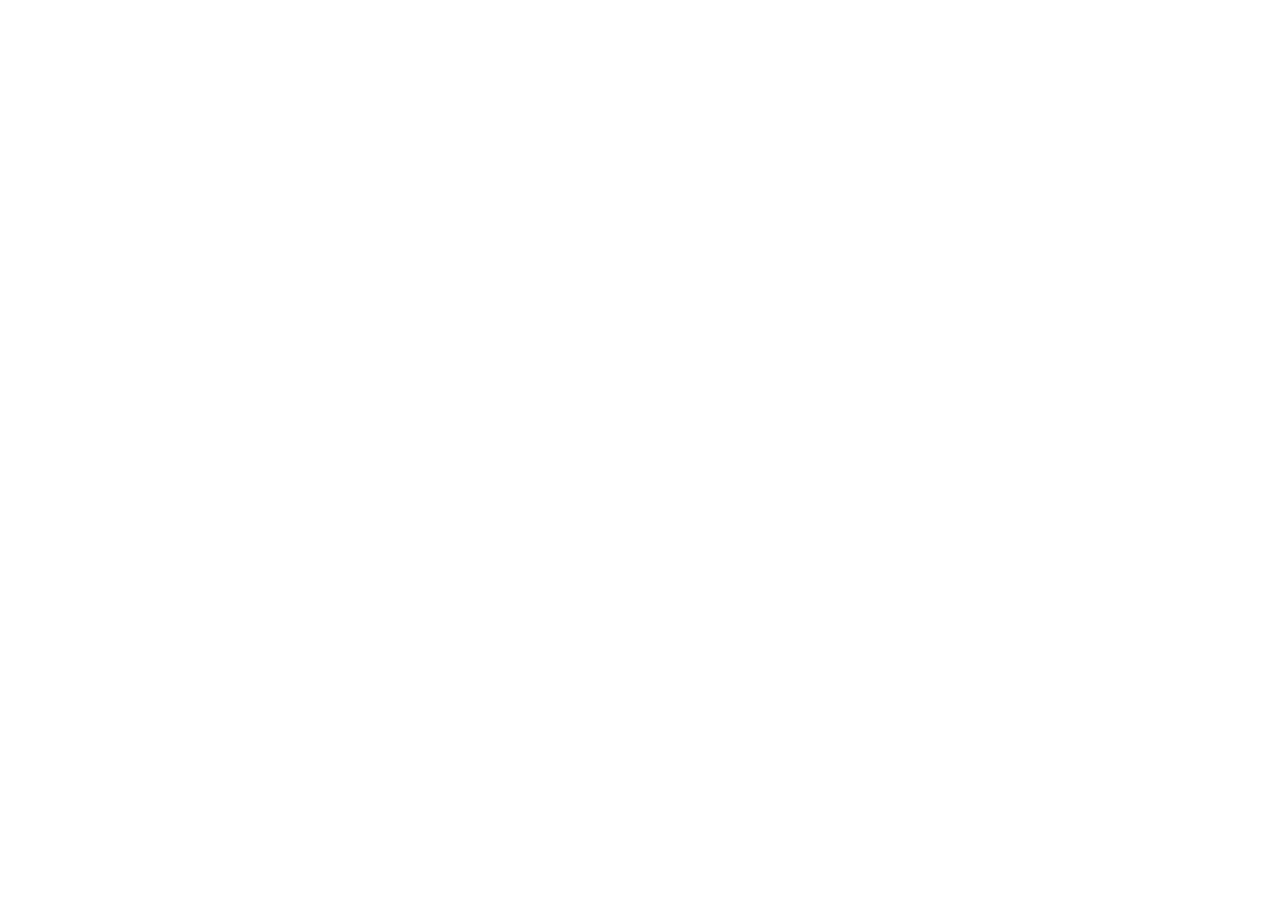
==== index.html @ 09798b92 "Initialization" ====
<!DOCTYPE html>
<html lang="en">
<head>
    <meta charset="UTF-8">
    <meta name="viewport" content="width=device-width, initial-scale=1.0">
    <title>Hackathon, Mathematics</title>
    <link rel="stylesheet" href="style.css">
    <script defer src="script.js"></script>
</head>
<body>
    <header>
        <!--
        logo
        subjects
        exercises
        tests/exams

        search bar

        login/signup        
        -->

    </header>

    <main>

    </main>

    <footer>

    </footer>
</body>
</html>
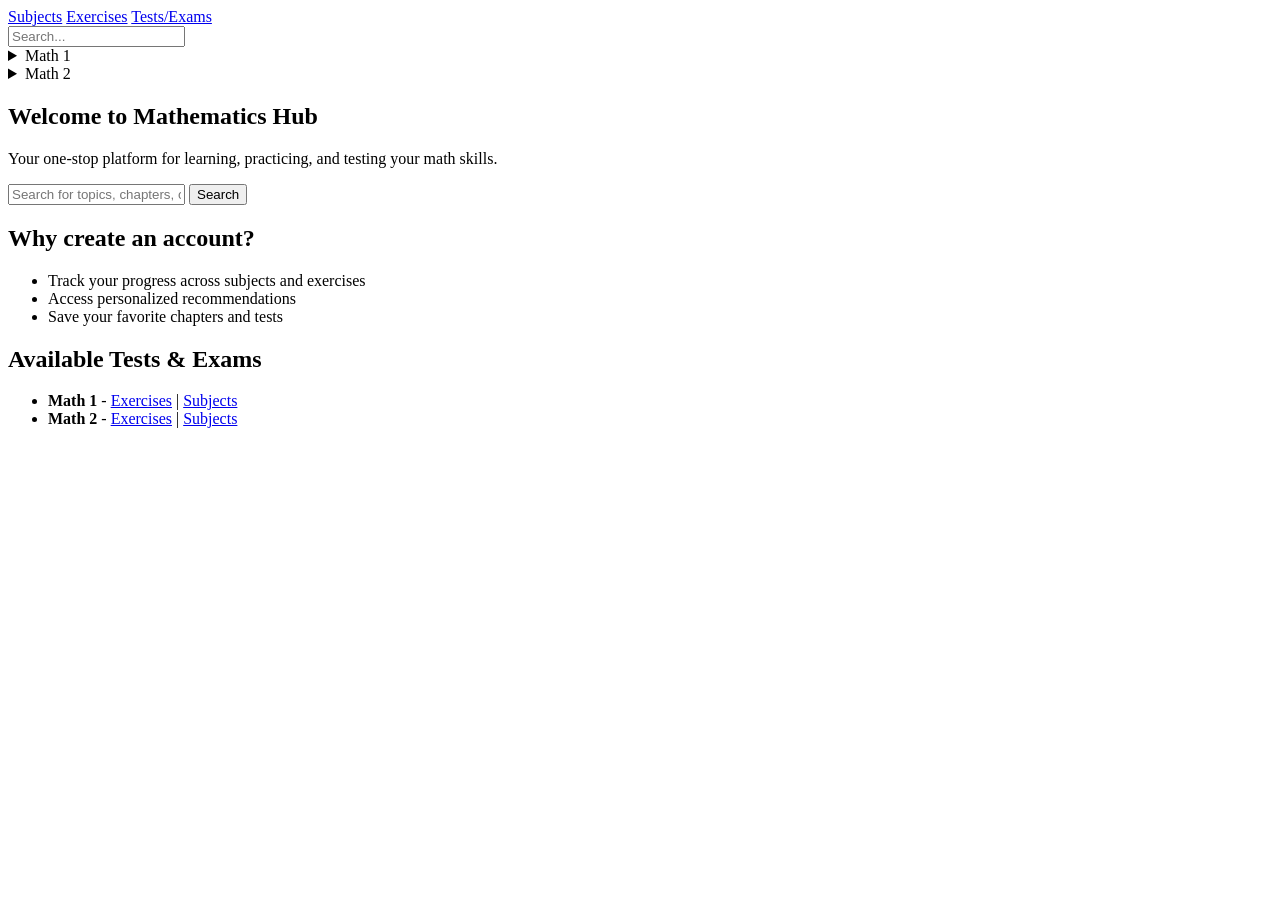
==== commit cb378f66: "base index" ====
--- a/index.html
+++ b/index.html
@@ -9,21 +9,85 @@
 </head>
 <body>
     <header>
-        <!--
-        logo
-        subjects
-        exercises
-        tests/exams
+        <div class="icon">
+            <!-- logo -->
+        </div>
 
-        search bar
+        <div class="header-content">
+              <nav>
+                 <a href="/subjects/subjects.html">Subjects</a>
+                 <a href="/exercises/exercises.html">Exercises</a>
+                 <a href="/tests/tests.html">Tests/Exams</a>
+              </nav>
+        </div>
 
-        login/signup        
-        -->
+        <div class="search-bar">
+            <input type="text" placeholder="Search...">
+        </div>
 
+        <div class="user-profile">
+            <!-- login / profile icon -->
+        </div>
+
+        <!-- AI taught me <details>, <summary> -->
+        <div class="math-chapters">
+            <nav>
+                <details>
+                    <summary>Math 1</summary>
+                    <ul>
+                        <li><a href="#">Chapter 1: Numbers</a></li>
+                        <li><a href="#">Chapter 2: Algebra</a></li>
+                        <li><a href="#">Chapter 3: Geometry</a></li>
+                    </ul>
+                </details>
+
+                <details>
+                    <summary>Math 2</summary>
+                    <ul>
+                        <li><a href="#">Chapter 1: Functions</a></li>
+                        <li><a href="#">Chapter 2: Trigonometry</a></li>
+                        <li><a href="#">Chapter 3: Probability</a></li>
+                    </ul>
+                </details>
+            </nav>
+        </div>
     </header>
 
     <main>
+        <section class="main-intro">
+            <h1>Welcome to Mathematics Hub</h1>
+            <p>Your one-stop platform for learning, practicing, and testing your math skills.</p>
 
+            <div class="main-search">
+                <input type="text" placeholder="Search for topics, chapters, or exercises...">
+                <button>Search</button>
+            </div>
+        </section>
+
+        <section class="login-benefits">
+            <h2>Why create an account?</h2>
+            <ul>
+                <li>Track your progress across subjects and exercises</li>
+                <li>Access personalized recommendations</li>
+                <li>Save your favorite chapters and tests</li>
+            </ul>
+        </section>
+
+        <section class="tests-list">
+            <h2>Available Tests & Exams</h2>
+            <ul>
+                <li>
+                    <strong>Math 1</strong> -
+                    <a href="/exercises/exercises.html">Exercises</a> |
+                    <a href="/subjects/subjects.html">Subjects</a>
+                </li>
+                <li>
+                    <strong>Math 2</strong> -
+                    <a href="/exercises/exercises.html">Exercises</a> |
+                    <a href="/subjects/subjects.html">Subjects</a>
+                </li>
+            </ul>
+        </section>
     </main>
 
     <footer>
--- a/style.css
+++ b/style.css
@@ -0,0 +1 @@
+@import 'data/data-themes.css';
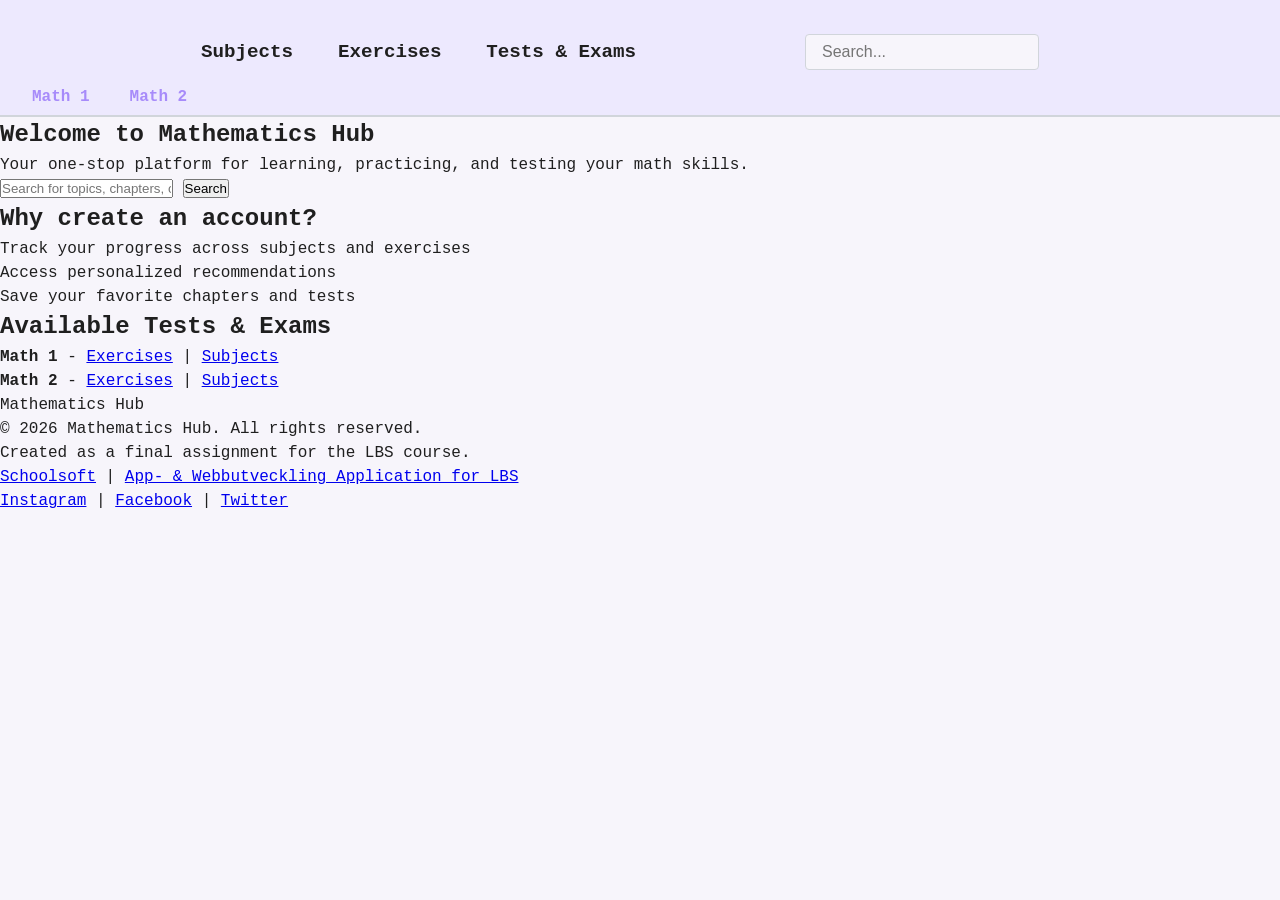
==== commit cd22f34b: "header" ====
--- a/index.html
+++ b/index.html
@@ -9,27 +9,24 @@
 </head>
 <body>
     <header>
-        <div class="icon">
-            <!-- logo -->
+        <div class="header-top-row">
+            <div class="icon">
+                <!-- logo -->
+            </div>
+            <div class="header-content">
+                <nav>
+                    <a href="/subjects/subjects.html">Subjects</a>
+                    <a href="/exercises/exercises.html">Exercises</a>
+                    <a href="/tests/tests.html">Tests & Exams</a>
+                </nav>
+            </div>
+            <div class="search-bar">
+                <input type="text" placeholder="Search...">
+            </div>
+            <div class="user-profile">
+                <!-- login / profile icon -->
+            </div>
         </div>
-
-        <div class="header-content">
-              <nav>
-                 <a href="/subjects/subjects.html">Subjects</a>
-                 <a href="/exercises/exercises.html">Exercises</a>
-                 <a href="/tests/tests.html">Tests/Exams</a>
-              </nav>
-        </div>
-
-        <div class="search-bar">
-            <input type="text" placeholder="Search...">
-        </div>
-
-        <div class="user-profile">
-            <!-- login / profile icon -->
-        </div>
-
-        <!-- AI taught me <details>, <summary> -->
         <div class="math-chapters">
             <nav>
                 <details>
@@ -40,7 +37,6 @@
                         <li><a href="#">Chapter 3: Geometry</a></li>
                     </ul>
                 </details>
-
                 <details>
                     <summary>Math 2</summary>
                     <ul>
@@ -91,7 +87,26 @@
     </main>
 
     <footer>
+        <div class="footer-logo">
+            <!-- logo  -->
+            <span>Mathematics Hub</span>
+        </div>
 
+        <div class="footer-info">
+            <p>&copy; 2026 Mathematics Hub. All rights reserved.</p>
+            <p>Created as a final assignment for the LBS course.</p>
+        </div>
+
+        <div class="footer-links">
+            <a href="#">Schoolsoft</a> |
+            <a href="#">App- & Webbutveckling Application for LBS</a>
+        </div>
+
+        <div class="footer-social">
+            <a href="#" title="Instagram">Instagram</a> |
+            <a href="#" title="Facebook">Facebook</a> |
+            <a href="#" title="Twitter">Twitter</a>
+        </div>
     </footer>
 </body>
 </html>
--- a/style.css
+++ b/style.css
@@ -1 +1,170 @@
-@import 'data/data-themes.css';+@import 'data/data-themes.css';
+
+* { 
+    box-sizing: border-box;
+    margin: 0;
+    padding: 0;
+}
+
+body {
+    font-family: 'Courier New', Courier, monospace;
+    width: 100vw;
+    height: 100vh;
+    color: var(--text);
+    background-color: var(--bg);
+    line-height: 1.5;
+}
+
+
+header {
+    background-color: var(--header-bg);
+    border-bottom: clamp(1px, 0.2vw, 2px) solid var(--border-c);
+    padding: clamp(1rem, 3vw, 2rem) 0 0 0;
+}
+
+.header-top-row {
+    display: flex;
+    align-items: center;
+    justify-content: space-between;
+    gap: clamp(1rem, 2vw, 2rem);
+    width: 100%;
+    padding: 0 clamp(1rem, 3vw, 2rem);
+    box-sizing: border-box;
+}
+
+.icon {
+    font-size: clamp(1.5rem, 4vw, 2.5rem);
+    color: var(--accent);
+    font-weight: bold;
+    user-select: none;
+}
+
+
+.header-content nav {
+    display: flex;
+    gap: clamp(1rem, 2vw, 2rem);
+}
+.header-content nav a:not(:last-child) {
+    margin-right: 1.2rem;
+}
+
+.header-content nav a {
+    text-decoration: none;
+    color: var(--text);
+    font-weight: 600;
+    font-size: clamp(1rem, 2vw, 1.2rem);
+    transition: color 0.2s;
+}
+.header-content nav a:hover {
+    color: var(--accent);
+}
+
+.search-bar {
+    display: flex;
+    align-items: center;
+    gap: 0.5rem;
+}
+.search-bar input {
+    padding: 0.5em 1em;
+    border: 1px solid var(--border-c);
+    border-radius: 4px;
+    font-size: 1rem;
+    background: var(--bg);
+    color: var(--text);
+}
+
+.user-profile {
+    min-width: 40px;
+    min-height: 40px;
+    display: flex;
+    align-items: center;
+    justify-content: center;
+}
+
+
+.math-chapters {
+    width: 100%;
+    margin-top: 0.5rem;
+    padding: 0 clamp(1rem, 3vw, 2rem);
+    box-sizing: border-box;
+}
+
+.math-chapters nav {
+    display: flex;
+    gap: 2.5rem;
+    width: auto;
+    justify-content: flex-start;
+}
+
+.math-chapters details {
+    flex: 0 0 auto;
+    width: auto;
+    min-width: 0;
+}
+
+.math-chapters summary {
+    width: auto;
+    display: inline-block;
+    text-align: left;
+    font-weight: bold;
+    color: var(--accent);
+    margin-bottom: 0.5em;
+    background: none;
+    border: none;
+    outline: none;
+    cursor: pointer;
+    padding: 0;
+}
+.math-chapters summary {
+    width: 100%;
+    display: block;
+    text-align: left;
+    font-weight: bold;
+    color: var(--accent);
+    margin-bottom: 0.5em;
+    background: none;
+    border: none;
+    outline: none;
+    cursor: pointer;
+}
+
+
+.math-chapters details {
+    font-size: 1rem;
+    display: flex;
+    align-items: center;
+    min-height: 2.2em;
+}
+
+.math-chapters summary {
+    cursor: pointer;
+    font-weight: bold;
+    color: var(--accent);
+    margin-bottom: 0;
+    display: inline-block;
+    vertical-align: middle;
+    line-height: 2.2em;
+    min-height: 2.2em;
+}
+
+.math-chapters ul {
+    list-style: none;
+    padding-left: 0.5em;
+    display: flex;
+    flex-direction: row;
+    gap: 1.5em;
+    align-items: center;
+    margin: 0;
+    height: 2.2em;
+}
+
+.math-chapters li a {
+    color: var(--text);
+    text-decoration: none;
+    font-size: 0.98em;
+    transition: color 0.2s;
+}
+
+.math-chapters li a:hover {
+    color: var(--accent);
+}
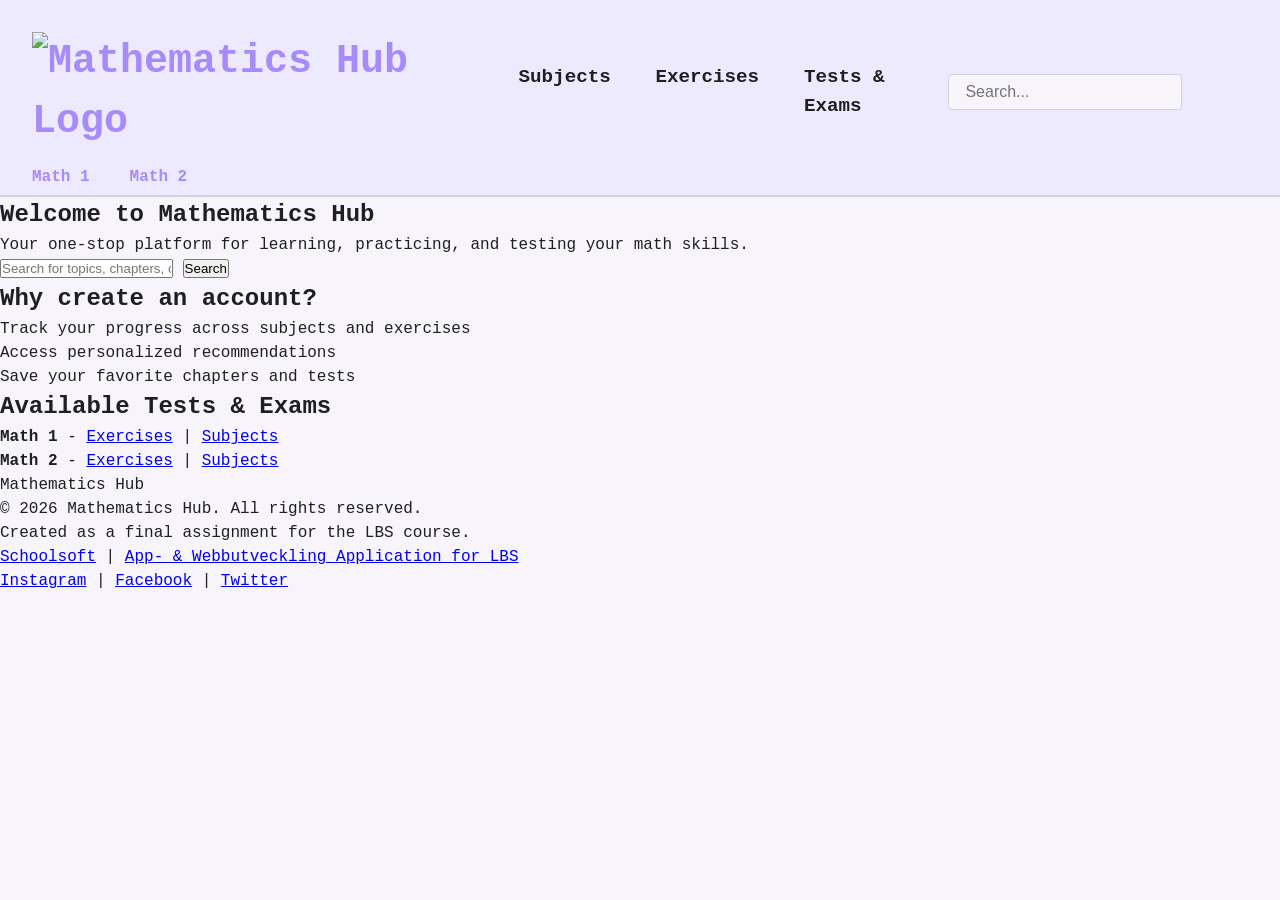
==== commit e857853b: "img" ====
--- a/index.html
+++ b/index.html
@@ -11,7 +11,7 @@
     <header>
         <div class="header-top-row">
             <div class="icon">
-                <!-- logo -->
+                <img src="data/images/MathLogo.png" alt="Mathematics Hub Logo" id="logo">
             </div>
             <div class="header-content">
                 <nav>
--- a/style.css
+++ b/style.css
@@ -20,6 +20,11 @@
     background-color: var(--header-bg);
     border-bottom: clamp(1px, 0.2vw, 2px) solid var(--border-c);
     padding: clamp(1rem, 3vw, 2rem) 0 0 0;
+}
+
+#logo {
+    width: clamp(170px, 12vw, 250px);
+    height: auto;
 }
 
 .header-top-row {
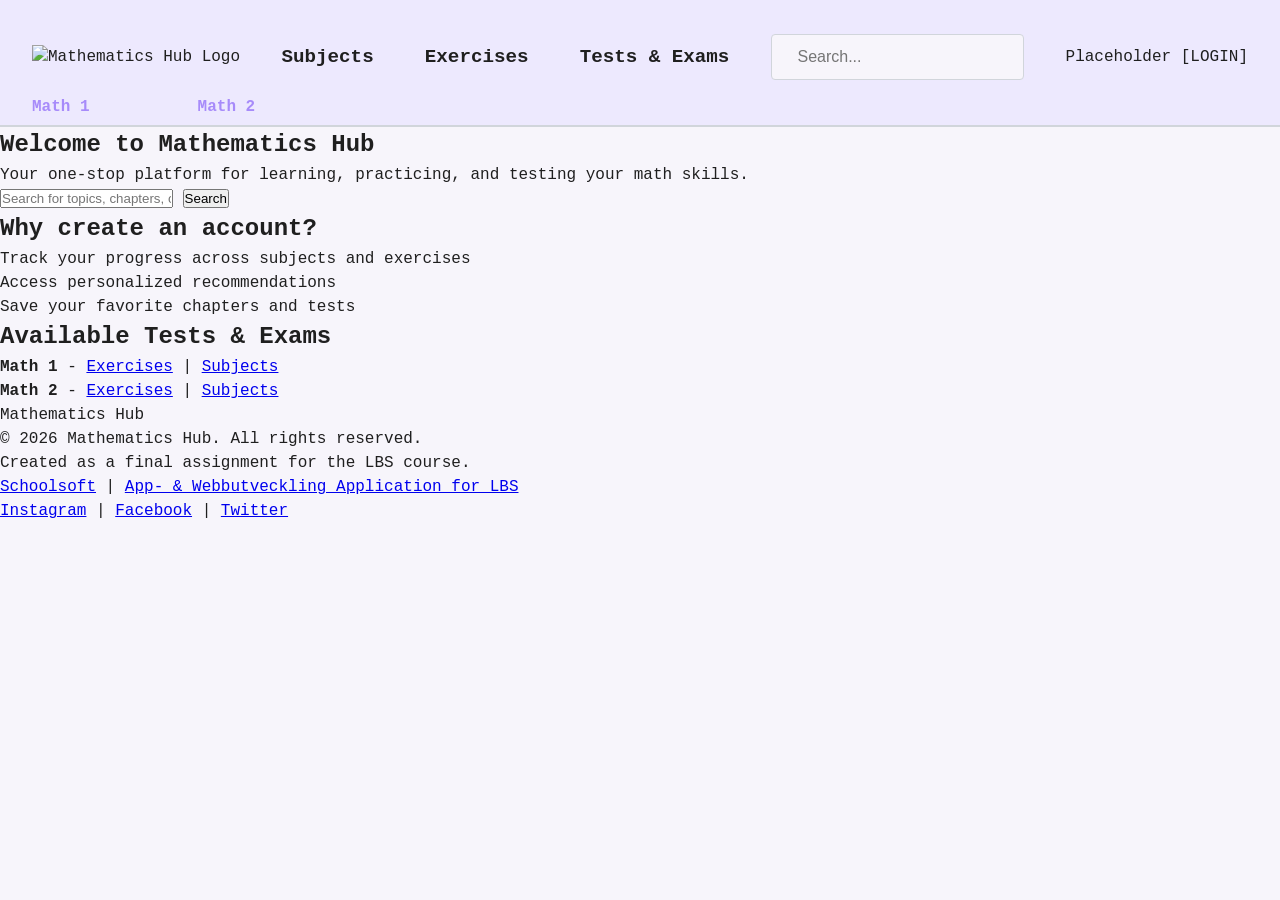
==== commit 4a4a7e72: "format" ====
--- a/index.html
+++ b/index.html
@@ -24,6 +24,7 @@
                 <input type="text" placeholder="Search...">
             </div>
             <div class="user-profile">
+                <p>Placeholder [LOGIN]</p>
                 <!-- login / profile icon -->
             </div>
         </div>
--- a/style.css
+++ b/style.css
@@ -37,20 +37,13 @@
     box-sizing: border-box;
 }
 
-.icon {
-    font-size: clamp(1.5rem, 4vw, 2.5rem);
-    color: var(--accent);
-    font-weight: bold;
-    user-select: none;
-}
-
-
 .header-content nav {
     display: flex;
     gap: clamp(1rem, 2vw, 2rem);
 }
+
 .header-content nav a:not(:last-child) {
-    margin-right: 1.2rem;
+    margin-right: clamp(1rem, 2vw, 2rem);
 }
 
 .header-content nav a {
@@ -60,6 +53,7 @@
     font-size: clamp(1rem, 2vw, 1.2rem);
     transition: color 0.2s;
 }
+
 .header-content nav a:hover {
     color: var(--accent);
 }
@@ -69,8 +63,9 @@
     align-items: center;
     gap: 0.5rem;
 }
+
 .search-bar input {
-    padding: 0.5em 1em;
+    padding: clamp(0.5rem, 1vw, 1rem) clamp(1rem, 2vw, 2rem);
     border: 1px solid var(--border-c);
     border-radius: 4px;
     font-size: 1rem;
@@ -79,13 +74,12 @@
 }
 
 .user-profile {
-    min-width: 40px;
-    min-height: 40px;
+    min-width: clamp(40px, 4vw, 50px);
+    min-height: clamp(40px, 4vw, 50px);
     display: flex;
     align-items: center;
     justify-content: center;
 }
-
 
 .math-chapters {
     width: 100%;
@@ -96,49 +90,17 @@
 
 .math-chapters nav {
     display: flex;
-    gap: 2.5rem;
+    gap: clamp(1rem, 2vw, 2.5rem);
     width: auto;
     justify-content: flex-start;
 }
 
 .math-chapters details {
-    flex: 0 0 auto;
-    width: auto;
-    min-width: 0;
-}
-
-.math-chapters summary {
-    width: auto;
-    display: inline-block;
-    text-align: left;
-    font-weight: bold;
-    color: var(--accent);
-    margin-bottom: 0.5em;
-    background: none;
-    border: none;
-    outline: none;
-    cursor: pointer;
-    padding: 0;
-}
-.math-chapters summary {
-    width: 100%;
-    display: block;
-    text-align: left;
-    font-weight: bold;
-    color: var(--accent);
-    margin-bottom: 0.5em;
-    background: none;
-    border: none;
-    outline: none;
-    cursor: pointer;
-}
-
-
-.math-chapters details {
     font-size: 1rem;
     display: flex;
     align-items: center;
-    min-height: 2.2em;
+    width: auto;
+    margin-right: 2.5rem;
 }
 
 .math-chapters summary {
@@ -148,8 +110,16 @@
     margin-bottom: 0;
     display: inline-block;
     vertical-align: middle;
+    text-align: center;
     line-height: 2.2em;
     min-height: 2.2em;
+    min-width: 100px;
+    width: 100px;
+    background: none;
+    border: none;
+    outline: none;
+    padding: 0;
+    text-align: left;
 }
 
 .math-chapters ul {
@@ -163,11 +133,21 @@
     height: 2.2em;
 }
 
+.math-chapters li {
+    max-width: 200px;
+    white-space: nowrap;
+    overflow: hidden;
+    text-overflow: ellipsis;
+}
+
 .math-chapters li a {
     color: var(--text);
     text-decoration: none;
     font-size: 0.98em;
     transition: color 0.2s;
+    display: inline-block;
+    vertical-align: middle;
+    white-space: nowrap;
 }
 
 .math-chapters li a:hover {
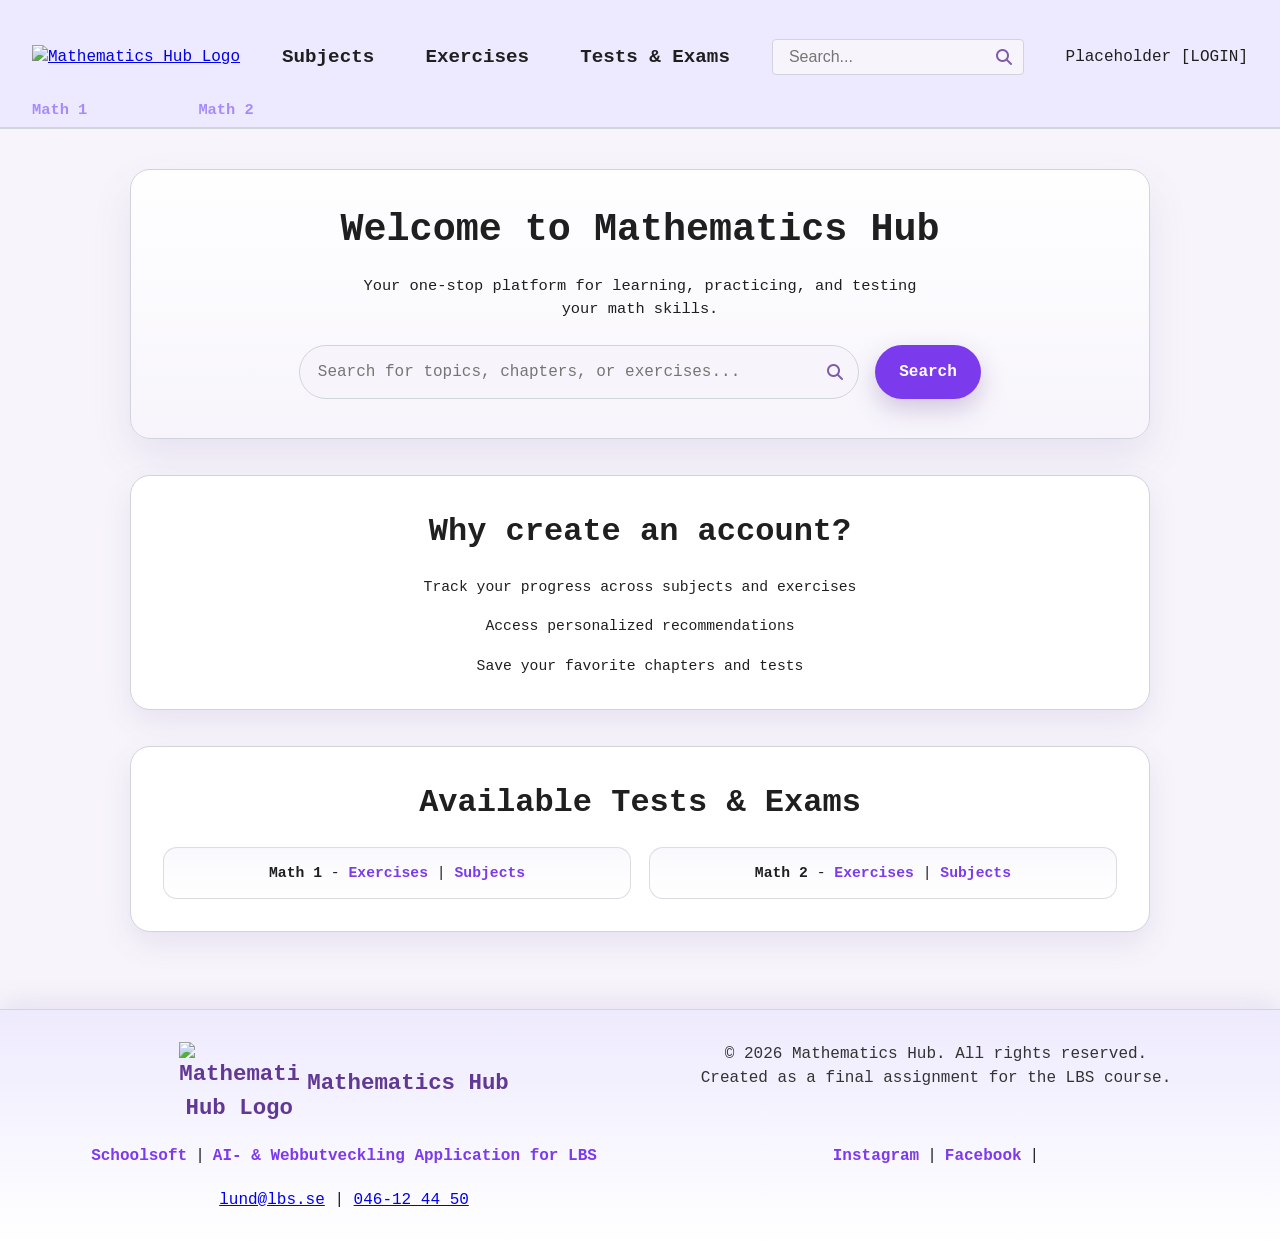
==== commit 5b3b8b32: "session over" ====
--- a/index.html
+++ b/index.html
@@ -4,6 +4,13 @@
     <meta charset="UTF-8">
     <meta name="viewport" content="width=device-width, initial-scale=1.0">
     <title>Hackathon, Mathematics</title>
+
+    <link rel="stylesheet" href="data/base.css">
+    <link rel="stylesheet" href="data/header.css">
+    <link rel="stylesheet" href="data/footer.css">
+    <link rel="stylesheet" href="https://cdnjs.cloudflare.com/ajax/libs/font-awesome/6.5.2/css/all.min.css" crossorigin="anonymous" referrerpolicy="no-referrer">
+    <script defer src="data/header.js"></script>
+
     <link rel="stylesheet" href="style.css">
     <script defer src="script.js"></script>
 </head>
@@ -11,7 +18,9 @@
     <header>
         <div class="header-top-row">
             <div class="icon">
-                <img src="data/images/MathLogo.png" alt="Mathematics Hub Logo" id="logo">
+                <a href="index.html">
+                    <img src="data/images/MathLogo.png" alt="Mathematics Hub Logo" id="logo">
+                </a>
             </div>
             <div class="header-content">
                 <nav>
@@ -21,7 +30,10 @@
                 </nav>
             </div>
             <div class="search-bar">
-                <input type="text" placeholder="Search...">
+                <div class="search-input-wrap">
+                    <i class="fa-solid fa-magnifying-glass" aria-hidden="true"></i>
+                    <input type="text" placeholder="Search..." aria-label="Search">
+                </div>
             </div>
             <div class="user-profile">
                 <p>Placeholder [LOGIN]</p>
@@ -31,7 +43,7 @@
         <div class="math-chapters">
             <nav>
                 <details>
-                    <summary>Math 1</summary>
+                    <summary onclick="toggleChapterSummary(this, event)">Math 1</summary>
                     <ul>
                         <li><a href="#">Chapter 1: Numbers</a></li>
                         <li><a href="#">Chapter 2: Algebra</a></li>
@@ -39,7 +51,7 @@
                     </ul>
                 </details>
                 <details>
-                    <summary>Math 2</summary>
+                    <summary onclick="toggleChapterSummary(this, event)">Math 2</summary>
                     <ul>
                         <li><a href="#">Chapter 1: Functions</a></li>
                         <li><a href="#">Chapter 2: Trigonometry</a></li>
@@ -56,7 +68,10 @@
             <p>Your one-stop platform for learning, practicing, and testing your math skills.</p>
 
             <div class="main-search">
-                <input type="text" placeholder="Search for topics, chapters, or exercises...">
+                <div class="search-input-wrap">
+                    <i class="fa-solid fa-magnifying-glass" aria-hidden="true"></i>
+                    <input type="text" placeholder="Search for topics, chapters, or exercises..." aria-label="Search for topics, chapters, or exercises">
+                </div>
                 <button>Search</button>
             </div>
         </section>
@@ -89,7 +104,7 @@
 
     <footer>
         <div class="footer-logo">
-            <!-- logo  -->
+            <img src="data/images/MathLogo.png" alt="Mathematics Hub Logo">
             <span>Mathematics Hub</span>
         </div>
 
@@ -99,14 +114,19 @@
         </div>
 
         <div class="footer-links">
-            <a href="#">Schoolsoft</a> |
-            <a href="#">App- & Webbutveckling Application for LBS</a>
+            <a href="https://sms.schoolsoft.se/lbs/jsp/Login.jsp" target="_blank">Schoolsoft</a> |
+            <a href="https://lbs.se/lund/program/teknikprogrammet/ai-webbutveckling/" target="_blank">AI- & Webbutveckling Application for LBS</a>
         </div>
 
         <div class="footer-social">
-            <a href="#" title="Instagram">Instagram</a> |
-            <a href="#" title="Facebook">Facebook</a> |
-            <a href="#" title="Twitter">Twitter</a>
+            <a href="https://www.instagram.com/lbs_lund/" title="Instagram" target="_blank">Instagram</a> |
+            <a href="https://www.facebook.com/LBSLund/" title="Facebook" target="_blank">Facebook</a> |
+        </div>
+
+        <div class="footer-contact">
+            <!-- mailto: w/ target="_blank" is bugged on certain browsers(at least since 2011) -->
+            <a href="mailto:lund@lbs.se" target="_blank">lund@lbs.se</a> |
+            <a href="tel:+4646124450">046-12 44 50</a>
         </div>
     </footer>
 </body>
--- a/data/base.css
+++ b/data/base.css
@@ -0,0 +1,16 @@
+@import '/data/data-themes.css';
+
+* { 
+    box-sizing: border-box;
+    margin: 0;
+    padding: 0;
+}
+
+body {
+    font-family: 'Courier New', Courier, monospace;
+    width: 100vw;
+    height: 100vh;
+    color: var(--text);
+    background-color: var(--bg);
+    line-height: 1.5;
+}
--- a/data/header.css
+++ b/data/header.css
@@ -0,0 +1,195 @@
+@import '/data/data-themes.css';
+
+header {
+    background-color: var(--header-bg);
+    border-bottom: clamp(1px, 0.2vw, 2px) solid var(--border-c);
+    padding: clamp(1rem, 3vw, 2rem) 0 0 0;
+}
+
+#logo {
+    width: clamp(170px, 12vw, 250px);
+    height: auto;
+}
+
+.header-top-row {
+    display: flex;
+    align-items: center;
+    justify-content: space-between;
+    gap: clamp(1rem, 2vw, 2rem);
+    width: 100%;
+    padding: 0 clamp(1rem, 3vw, 2rem);
+    box-sizing: border-box;
+}
+
+.header-content nav {
+    display: flex;
+    gap: clamp(1rem, 2vw, 2rem);
+}
+
+.header-content nav a:not(:last-child) {
+    margin-right: clamp(1rem, 2vw, 2rem);
+}
+
+.header-content nav a {
+    text-decoration: none;
+    color: var(--text);
+    font-weight: 600;
+    font-size: clamp(1rem, 2vw, 1.2rem);
+    transition: color 0.2s;
+}
+
+.header-content nav a:hover {
+    color: var(--accent);
+}
+
+.search-bar {
+    display: flex;
+    align-items: center;
+    gap: 0.5rem;
+}
+
+.search-bar .search-input-wrap {
+    position: relative;
+}
+
+.search-bar .search-input-wrap i {
+    position: absolute;
+    top: 50%;
+    right: 0.7rem;
+    transform: translateY(-50%);
+    color: var(--main);
+    opacity: 0.8;
+    pointer-events: none;
+}
+
+.search-bar input {
+    padding: 0.5em 2.1em 0.5em 1em;
+    border: 1px solid var(--border-c);
+    border-radius: 4px;
+    font-size: 1rem;
+    background: var(--bg);
+    color: var(--text);
+}
+
+.user-profile {
+    min-width: clamp(40px, 4vw, 50px);
+    min-height: clamp(40px, 4vw, 50px);
+    display: flex;
+    align-items: center;
+    justify-content: center;
+}
+
+.math-chapters {
+    width: 100%;
+    margin-top: clamp(0.5rem, 0.9vw, 0.9rem);
+    padding: 0 clamp(1rem, 3vw, 2rem);
+    box-sizing: border-box;
+}
+
+.math-chapters nav {
+    display: flex;
+    gap: clamp(1rem, 2vw, 2.5rem);
+    width: auto;
+    justify-content: flex-start;
+}
+
+.math-chapters details {
+    /*
+     * Keep each chapter control inline while still scaling with viewport width.
+     * clamp() prevents text from becoming too small on mobile or too large on wide screens.
+     */
+    font-size: clamp(0.95rem, 1.2vw, 1rem);
+    display: flex;
+    align-items: center;
+    width: auto;
+    margin-right: clamp(1rem, 3vw, 2.5rem);
+}
+
+.math-chapters details ul {
+    /*
+     * Hidden state for left-to-right reveal animation.
+     * max-width + overflow clips content so text appears to slide in from the left.
+     */
+    opacity: 0;
+    transform: translateX(-0.6rem);
+    max-width: 0;
+    white-space: nowrap;
+    overflow: hidden;
+    pointer-events: none;
+    transition: max-width 0.36s ease, opacity 0.3s ease, transform 0.36s ease;
+}
+
+.math-chapters details[open] ul {
+    /*
+     * Open state expands enough to fit long chapter labels without clipping.
+     */
+    opacity: 1;
+    transform: translateX(0);
+    max-width: 90rem;
+    pointer-events: auto;
+}
+
+.math-chapters details.is-closing > ul {
+    /*
+     * JS applies .is-closing briefly so close animation can finish
+     * before the native <details> element removes its open state.
+     */
+    display: flex;
+    opacity: 0;
+    transform: translateX(-0.6rem);
+    max-width: 0;
+    pointer-events: none;
+}
+
+.math-chapters summary {        
+    cursor: pointer;
+    font-weight: bold;
+    color: var(--accent);
+    margin-bottom: 0;
+    display: inline-block;
+    vertical-align: middle;
+    text-align: center;
+    line-height: 2.2em;
+    min-height: 2.2em;
+    min-width: clamp(85px, 8vw, 110px);
+    width: clamp(85px, 8vw, 110px);
+    background: none;
+    border: none;
+    outline: none;
+    padding: 0;
+    text-align: left;
+    user-select: none;
+}
+
+.math-chapters ul {
+    /*
+     * Horizontal chapter row; no wrapping so labels do not jump to a second line
+     * while max-width is animating.
+     */
+    list-style: none;
+    padding-left: clamp(0.35rem, 0.7vw, 0.7rem);
+    display: flex;
+    flex-direction: row;
+    gap: clamp(0.9rem, 2vw, 1.5rem);
+    align-items: center;
+    margin: 0;
+    user-select: none;
+}
+
+.math-chapters li {
+    white-space: nowrap;
+}
+
+.math-chapters li a {
+    color: var(--text);
+    text-decoration: none;
+    font-size: 0.98em;
+    transition: color 0.2s;
+    display: inline-block;
+    vertical-align: middle;
+    white-space: nowrap;
+}
+
+.math-chapters li a:hover {
+    color: var(--accent);
+}
--- a/data/footer.css
+++ b/data/footer.css
@@ -0,0 +1,56 @@
+@import './data-themes.css';
+
+footer {
+    width: 100%;
+    margin: clamp(1.5rem, 3vw, 2rem) 0 0;
+    background: linear-gradient(180deg, rgba(237, 233, 254, 0.9), rgba(255, 255, 255, 0.98));
+    border-top: 1px solid var(--border-c);
+    box-shadow: 0 -8px 24px var(--shadow-10);
+    padding: clamp(1.25rem, 3vw, 2rem) clamp(1rem, 5vw, 4rem);
+    display: grid;
+    grid-template-columns: 1fr 1fr;
+    grid-template-rows: auto auto;
+    gap: clamp(0.75rem, 1.5vw, 1.25rem) clamp(1rem, 3vw, 2rem);
+    justify-items: center;
+    text-align: center;
+}
+
+.footer-logo {
+    display: flex;
+    align-items: center;
+    gap: 0.5rem;
+    font-size: clamp(1.1rem, 2vw, 1.4rem);
+    font-weight: 700;
+    color: var(--main);
+}
+
+.footer-logo img {
+    width: clamp(120px, 8vw, 160px);
+    height: auto;
+}
+
+.footer-info {
+    color: var(--text);
+    opacity: 0.9;
+}
+
+.footer-links,
+.footer-social {
+    display: flex;
+    flex-wrap: wrap;
+    gap: clamp(0.35rem, 0.8vw, 0.5rem);
+    align-items: center;
+}
+
+.footer-links a,
+.footer-social a {
+    color: var(--accent-dark);
+    text-decoration: none;
+    font-weight: 600;
+}
+
+.footer-links a:hover,
+.footer-social a:hover {
+    color: var(--main);
+    text-decoration: underline;
+}
--- a/style.css
+++ b/style.css
@@ -1,155 +1,162 @@
-@import 'data/data-themes.css';
+@import '/data/data-themes.css';
 
-* { 
-    box-sizing: border-box;
-    margin: 0;
-    padding: 0;
+main {
+    width: min(1020px, calc(100% - 2.5rem));
+    margin: clamp(2rem, 4vw, 2.5rem) auto clamp(3.5rem, 6vw, 5rem);
+    display: grid;
+    gap: clamp(1.5rem, 3vw, 2.25rem);
 }
 
-body {
-    font-family: 'Courier New', Courier, monospace;
-    width: 100vw;
-    height: 100vh;
-    color: var(--text);
-    background-color: var(--bg);
-    line-height: 1.5;
+.main-intro {
+    background: linear-gradient(180deg, rgba(255, 255, 255, 0.92), rgba(247, 245, 251, 0.98));
+    border: 1px solid var(--border-c);
+    border-radius: clamp(14px, 2vw, 20px);
+    box-shadow: 0 18px 40px var(--shadow-10);
+    padding: clamp(1rem, 3vw, 2.5rem);
+    text-align: center;
+    display: grid;
+    gap: clamp(1rem, 2vw, 1.5rem);
 }
 
-
-header {
-    background-color: var(--header-bg);
-    border-bottom: clamp(1px, 0.2vw, 2px) solid var(--border-c);
-    padding: clamp(1rem, 3vw, 2rem) 0 0 0;
+.main-intro h1 {
+    font-size: clamp(1.5rem, 3vw, 3rem);
+    line-height: 1.1;
+    margin-bottom: 0;
 }
 
-#logo {
-    width: clamp(170px, 12vw, 250px);
-    height: auto;
+.main-intro p {
+    max-width: 62ch;
+    margin: 0 auto;
+    font-size: clamp(0.9rem, 1.2vw, 1rem);
 }
 
-.header-top-row {
+.main-search {
     display: flex;
-    align-items: center;
-    justify-content: space-between;
-    gap: clamp(1rem, 2vw, 2rem);
-    width: 100%;
-    padding: 0 clamp(1rem, 3vw, 2rem);
-    box-sizing: border-box;
+    flex-wrap: wrap;
+    justify-content: center;
+    gap: clamp(0.75rem, 1.4vw, 1rem);
 }
 
-.header-content nav {
-    display: flex;
-    gap: clamp(1rem, 2vw, 2rem);
+.search-input-wrap {
+    position: relative;
+    flex: 1 1 clamp(240px, 42vw, 320px);
+    max-width: clamp(420px, 68vw, 560px);
 }
 
-.header-content nav a:not(:last-child) {
-    margin-right: clamp(1rem, 2vw, 2rem);
+.search-input-wrap i {
+    position: absolute;
+    top: 50%;
+    right: clamp(0.9rem, 1.3vw, 1rem);
+    transform: translateY(-50%);
+    color: var(--main);
+    opacity: 0.8;
+    pointer-events: none;
 }
 
-.header-content nav a {
-    text-decoration: none;
+.main-search input {
+    flex: 1 1 clamp(240px, 42vw, 320px);
+    width: 100%;
+    max-width: none;
+    padding: clamp(0.75rem, 1.1vw, 0.9rem) clamp(2.3rem, 3vw, 2.5rem) clamp(0.75rem, 1.1vw, 0.9rem) clamp(0.95rem, 1.4vw, 1.1rem);
+    border: 1px solid var(--border-c);
+    border-radius: clamp(999px, 999px, 999px);
+    background: var(--bg);
     color: var(--text);
-    font-weight: 600;
-    font-size: clamp(1rem, 2vw, 1.2rem);
-    transition: color 0.2s;
+    font: inherit;
 }
 
-.header-content nav a:hover {
-    color: var(--accent);
+.main-search button {
+    padding: clamp(0.75rem, 1.1vw, 0.9rem) clamp(1.1rem, 2vw, 1.5rem);
+    border: 0;
+    border-radius: clamp(999px, 999px, 999px);
+    background: var(--accent-dark);
+    color: var(--inverse-text);
+    font: inherit;
+    font-weight: 700;
+    cursor: pointer;
+    transition: transform 0.2s ease, box-shadow 0.2s ease, background-color 0.2s ease;
+    box-shadow: 0 10px 24px var(--shadow-25);
 }
 
-.search-bar {
-    display: flex;
-    align-items: center;
-    gap: 0.5rem;
+.main-search button:hover {
+    background: var(--main);
+    transform: translateY(-1px);
 }
 
-.search-bar input {
-    padding: clamp(0.5rem, 1vw, 1rem) clamp(1rem, 2vw, 2rem);
-    border: 1px solid var(--border-c);
-    border-radius: 4px;
-    font-size: 1rem;
-    background: var(--bg);
-    color: var(--text);
+.main-search button:active {
+    transform: translateY(0);
 }
 
-.user-profile {
-    min-width: clamp(40px, 4vw, 50px);
-    min-height: clamp(40px, 4vw, 50px);
-    display: flex;
-    align-items: center;
-    justify-content: center;
+.login-benefits {
+    background: var(--inverse-text);
+    border: 1px solid var(--border-c);
+    border-radius: clamp(14px, 2vw, 20px);
+    box-shadow: 0 12px 30px var(--shadow-10);
+    padding: clamp(1.25rem, 3vw, 2rem);
+    text-align: center;
+    display: grid;
+    gap: clamp(0.9rem, 1.8vw, 1.25rem);
+    font-size: clamp(0.9rem, 1.15vw, 0.98rem);
 }
 
-.math-chapters {
-    width: 100%;
-    margin-top: 0.5rem;
-    padding: 0 clamp(1rem, 3vw, 2rem);
-    box-sizing: border-box;
+.login-benefits h2 {
+    margin-bottom: 0;
+    font-size: clamp(1.4rem, 2.5vw, 2rem);
 }
 
-.math-chapters nav {
-    display: flex;
-    gap: clamp(1rem, 2vw, 2.5rem);
-    width: auto;
-    justify-content: flex-start;
+.login-benefits ul {
+    list-style: none;
+    display: grid;
+    gap: clamp(0.8rem, 1.6vw, 1.1rem);
 }
 
-.math-chapters details {
-    font-size: 1rem;
-    display: flex;
-    align-items: center;
-    width: auto;
-    margin-right: 2.5rem;
+.login-benefits li {
+    padding-left: 0;
 }
 
-.math-chapters summary {
-    cursor: pointer;
-    font-weight: bold;
-    color: var(--accent);
-    margin-bottom: 0;
-    display: inline-block;
-    vertical-align: middle;
-    text-align: center;
-    line-height: 2.2em;
-    min-height: 2.2em;
-    min-width: 100px;
-    width: 100px;
-    background: none;
-    border: none;
-    outline: none;
-    padding: 0;
-    text-align: left;
+.login-benefits li::before {
+    content: none;
 }
 
-.math-chapters ul {
-    list-style: none;
-    padding-left: 0.5em;
-    display: flex;
-    flex-direction: row;
-    gap: 1.5em;
-    align-items: center;
-    margin: 0;
-    height: 2.2em;
+.tests-list {
+    background: var(--inverse-text);
+    border: 1px solid var(--border-c);
+    border-radius: clamp(14px, 2vw, 20px);
+    box-shadow: 0 12px 30px var(--shadow-10);
+    padding: clamp(1.25rem, 3vw, 2rem);
+    text-align: center;
+    display: grid;
+    gap: clamp(0.9rem, 1.8vw, 1.25rem);
+    font-size: clamp(0.9rem, 1.15vw, 0.98rem);
 }
 
-.math-chapters li {
-    max-width: 200px;
-    white-space: nowrap;
-    overflow: hidden;
-    text-overflow: ellipsis;
+.tests-list h2 {
+    margin-bottom: 0;
+    font-size: clamp(1.4rem, 2.5vw, 2rem);
 }
 
-.math-chapters li a {
-    color: var(--text);
-    text-decoration: none;
-    font-size: 0.98em;
-    transition: color 0.2s;
-    display: inline-block;
-    vertical-align: middle;
-    white-space: nowrap;
+.tests-list ul {
+    list-style: none;
+    display: grid;
+    grid-template-columns: 1fr 1fr;
+    grid-template-rows: 1fr;
+    gap: clamp(0.8rem, 1.6vw, 1.1rem);
 }
 
-.math-chapters li a:hover {
-    color: var(--accent);
+.tests-list li {
+    padding: clamp(0.75rem, 1.1vw, 0.9rem) clamp(0.85rem, 1.4vw, 1rem);
+    border: 1px solid rgba(209, 213, 219, 0.8);
+    border-radius: clamp(10px, 1.4vw, 14px);
+    background: linear-gradient(180deg, rgba(247, 245, 251, 0.7), rgba(255, 255, 255, 0.95));
+}
+
+.tests-list a {
+    color: var(--accent-dark);
+    font-weight: 700;
+    text-decoration: none;
+}
+
+.tests-list a:hover {
+    color: var(--main);
+    text-decoration: underline;
 }
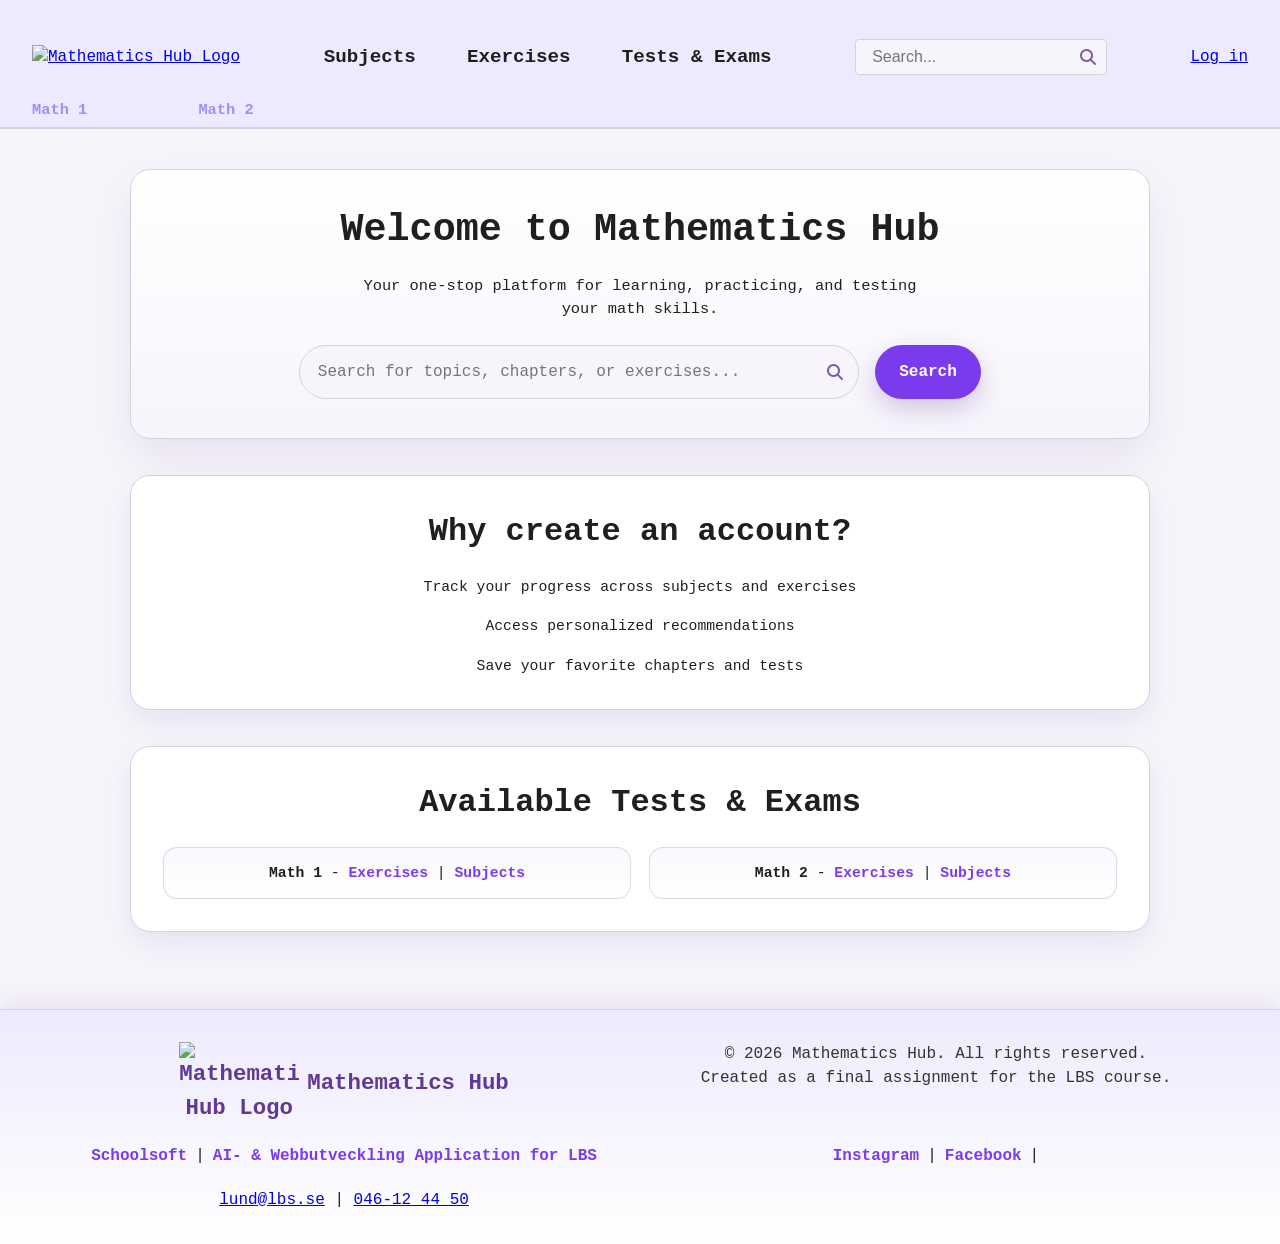
==== commit b917ffc8: "headers and progres circle fix all the headers so that the links go to the intended pages and fix so" ====
--- a/index.html
+++ b/index.html
@@ -18,8 +18,8 @@
     <header>
         <div class="header-top-row">
             <div class="icon">
-                <a href="index.html">
-                    <img src="data/images/MathLogo.png" alt="Mathematics Hub Logo" id="logo">
+                <a href="/index.html">
+                    <img src="/data/images/MathLogo.png" alt="Mathematics Hub Logo" id="logo">
                 </a>
             </div>
             <div class="header-content">
@@ -36,7 +36,7 @@
                 </div>
             </div>
             <div class="user-profile">
-                <p>Placeholder [LOGIN]</p>
+                <a href="/user_profile/login.html">Log in</a>
                 <!-- login / profile icon -->
             </div>
         </div>
@@ -45,8 +45,8 @@
                 <details>
                     <summary onclick="toggleChapterSummary(this, event)">Math 1</summary>
                     <ul>
-                        <li><a href="#">Chapter 1: Numbers</a></li>
-                        <li><a href="#">Chapter 2: Algebra</a></li>
+                        <li><a href="/subjects/math1/ch1/number.html">Chapter 1: Numbers</a></li>
+                        <li><a href="/subjects/math1/ch1/algebra.html">Chapter 2: Algebra</a></li>
                         <li><a href="#">Chapter 3: Geometry</a></li>
                     </ul>
                 </details>
